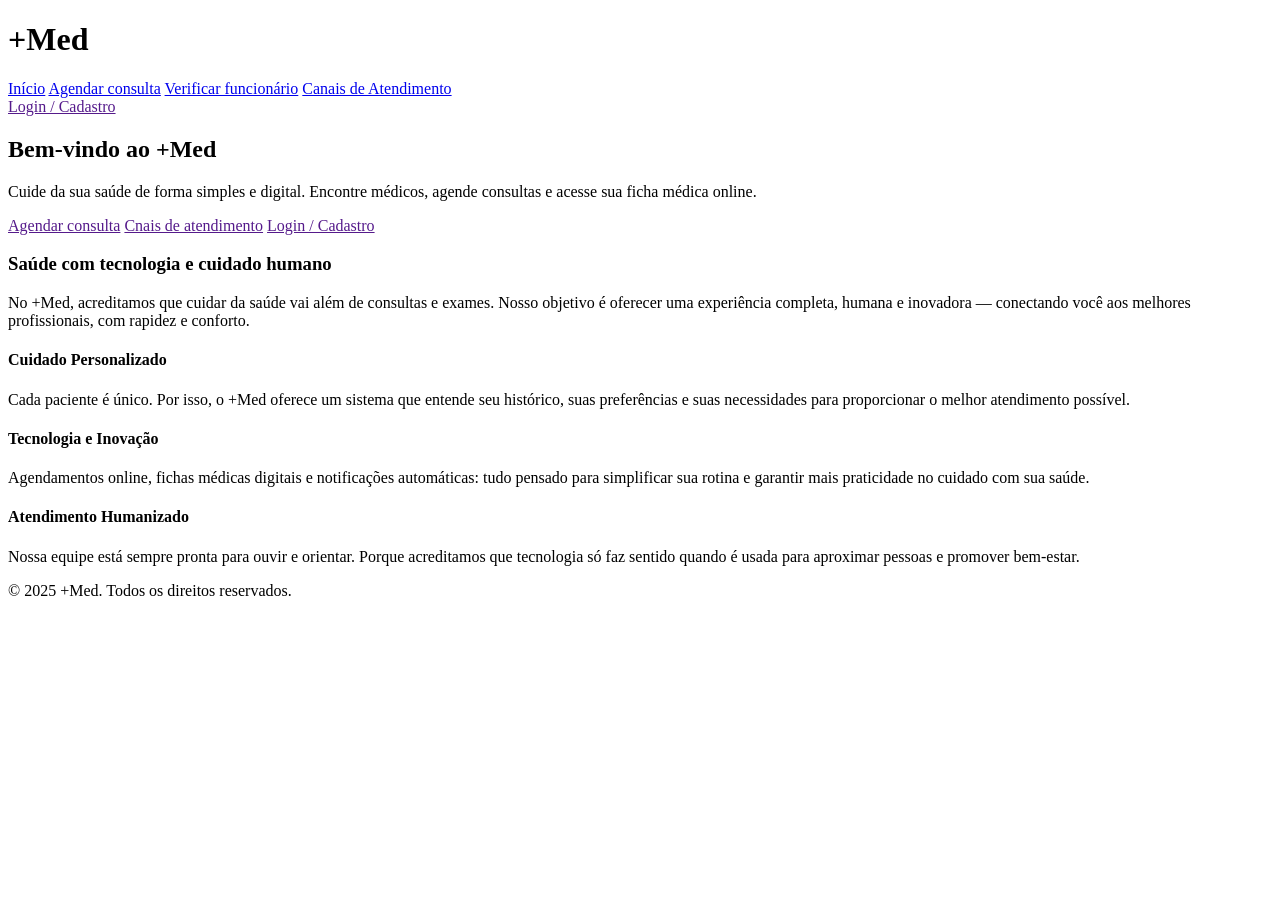
==== index/index.html @ 3b1d2c2a "home" ====
<!DOCTYPE html>
<html lang="pt-BR">
<head>
  <meta charset="UTF-8">
  <meta name="viewport" content="width=device-width, initial-scale=1.0">
  <title>+Med - Cuidando de Você</title>
</head>
<body>
  
  <!-- HEADER -->
  <header>
    <div class="container">
      <h1 class="logo">+Med</h1>

      <nav class="menu">
        <a href="index.html">Início</a>
        <a href="agendar.html">Agendar consulta</a>
        <a href="cadfuncionario.html">Verificar funcionário</a>
        <a href="canais.html">Canais de Atendimento</a>
      </nav>

      <!-- Botão de Login/Cadastro como link -->
      <a href="" class="btn-login">Login / Cadastro</a>
    </div>
  </header>

  <!-- MAIN -->
  <main>
    <h2>Bem-vindo ao +Med</h2>
    <p class="intro">
      Cuide da sua saúde de forma simples e digital. Encontre médicos, agende consultas e acesse sua ficha médica online.
    </p>

    <div class="acoes"> 
      <a href="" class="btn-principal">Agendar consulta</a>
      <a href="" class="btn-principal">Cnais de atendimento</a>
      <a href="" class="btn-principal">Login / Cadastro</a>
    </div>
  </main>

  <!-- SEÇÃO DE MARKETING -->
  <section class="marketing">
    <h3>Saúde com tecnologia e cuidado humano</h3>
    <p class="descricao">
      No +Med, acreditamos que cuidar da saúde vai além de consultas e exames. Nosso objetivo é oferecer uma experiência completa, humana e inovadora — conectando você aos melhores profissionais, com rapidez e conforto.
    </p>

    <div class="cards">
      <div class="card">
        <h4>Cuidado Personalizado</h4>
        <p>
          Cada paciente é único. Por isso, o +Med oferece um sistema que entende seu histórico, suas preferências e suas necessidades para proporcionar o melhor atendimento possível.
        </p>
      </div>

      <div class="card">
        <h4>Tecnologia e Inovação</h4>
        <p>
          Agendamentos online, fichas médicas digitais e notificações automáticas: tudo pensado para simplificar sua rotina e garantir mais praticidade no cuidado com sua saúde.
        </p>
      </div>

      <div class="card">
        <h4>Atendimento Humanizado</h4>
        <p>
          Nossa equipe está sempre pronta para ouvir e orientar. Porque acreditamos que tecnologia só faz sentido quando é usada para aproximar pessoas e promover bem-estar.
        </p>
      </div>
    </div>
  </section>

  <!-- FOOTER -->
  <footer>
    <p>&copy; 2025 +Med. Todos os direitos reservados.</p>
  </footer>

</body>
</html>
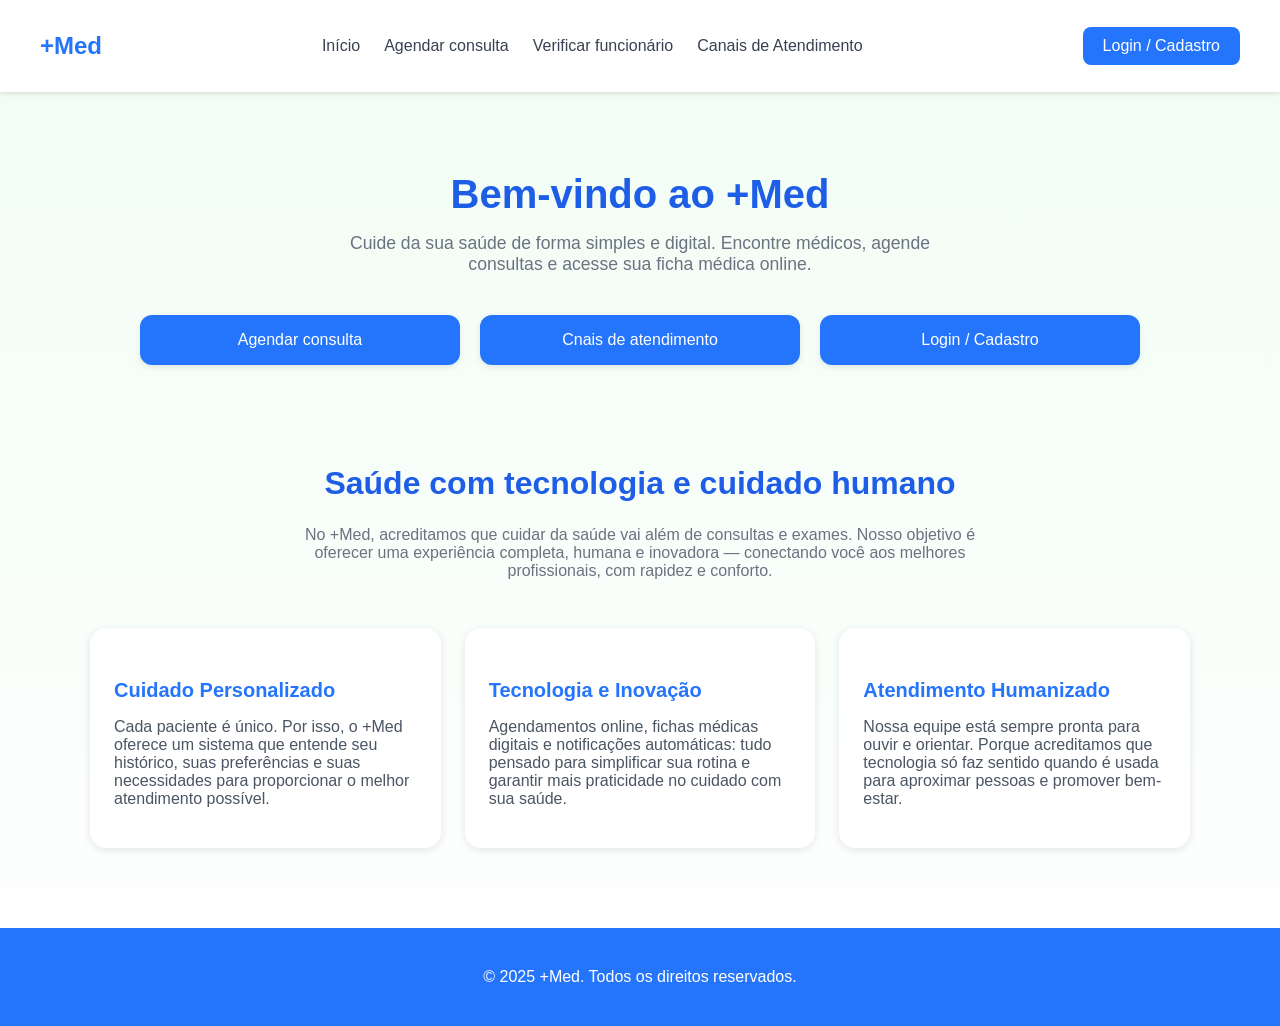
==== commit 4f074b11: "style" ====
--- a/index/index.html
+++ b/index/index.html
@@ -4,6 +4,8 @@
   <meta charset="UTF-8">
   <meta name="viewport" content="width=device-width, initial-scale=1.0">
   <title>+Med - Cuidando de Você</title>
+  <link rel="stylesheet" href="../css/style.css">
+  <link rel="icon" href="https://img.icons8.com/?size=100&id=62852&format=png&color=00897b" />
 </head>
 <body>
   
@@ -20,7 +22,7 @@
       </nav>
 
       <!-- Botão de Login/Cadastro como link -->
-      <a href="" class="btn-login">Login / Cadastro</a>
+      <a href="../index/login.html" class="btn-login">Login / Cadastro</a>
     </div>
   </header>
 
@@ -32,9 +34,9 @@
     </p>
 
     <div class="acoes"> 
-      <a href="" class="btn-principal">Agendar consulta</a>
-      <a href="" class="btn-principal">Cnais de atendimento</a>
-      <a href="" class="btn-principal">Login / Cadastro</a>
+      <a href="../index/agendar.html" class="btn-principal">Agendar consulta</a>
+      <a href="canais.html" class="btn-principal">Cnais de atendimento</a>
+      <a href="../index/login.html" class="btn-principal">Login / Cadastro</a>
     </div>
   </main>
 
--- a/css/style.css
+++ b/css/style.css
@@ -0,0 +1,238 @@
+/* ======= GERAL ======= */
+body {
+  font-family: 'Segoe UI', Arial, sans-serif;
+  background: linear-gradient(to bottom, #f0fdf4, #ffffff);
+  color: #374151;
+  margin: 0;
+  padding: 0;
+  text-align: center;
+}
+
+/* ======= HEADER ======= */
+header {
+  background-color: #ffffff;
+  box-shadow: 0 2px 4px rgba(0,0,0,0.1);
+  position: sticky;
+  top: 0;
+  z-index: 50;
+}
+
+header .container {
+  max-width: 1200px;
+  margin: 0 auto;
+  padding: 16px 24px;
+  display: flex;
+  justify-content: space-between;
+  align-items: center;
+}
+
+.logo {
+  font-size: 1.5rem;
+  font-weight: 700;
+  color: #2575fc; /* azul */
+}
+
+.menu {
+  display: flex;
+  gap: 24px;
+}
+
+.menu a {
+  color: #374151;
+  text-decoration: none;
+  transition: color 0.3s;
+}
+
+.menu a:hover {
+  color: #1e5ee6; /* azul hover */
+}
+
+.btn-login {
+  background-color: #2575fc; /* azul botão */
+  color: #fff;
+  padding: 10px 20px;
+  border-radius: 8px;
+  cursor: pointer;
+  transition: background 0.3s;
+  text-decoration: none;
+  display: inline-block;
+}
+
+.btn-login:hover {
+  background-color: #1e5ee6; /* hover azul escuro */
+}
+
+/* ======= MAIN ======= */
+main {
+  margin-top: 80px;
+  padding: 0 16px;
+}
+
+main h2 {
+  font-size: 2.5rem;
+  color: #1e5ee6; /* azul */
+  margin-bottom: 16px;
+}
+
+.intro {
+  font-size: 1.1rem;
+  color: #6b7280;
+  max-width: 600px;
+  margin: 0 auto 40px;
+}
+
+/* ======= BOTÕES ======= */
+.acoes {
+  display: grid;
+  grid-template-columns: repeat(auto-fit, minmax(220px, 1fr));
+  gap: 20px;
+  max-width: 1000px;
+  margin: 0 auto;
+}
+
+.btn-principal {
+  background-color: #2575fc; /* azul */
+  color: white;
+  border: none;
+  padding: 16px;
+  border-radius: 12px;
+  font-size: 1rem;
+  box-shadow: 0 2px 6px rgba(0,0,0,0.1);
+  text-decoration: none;
+  display: inline-block;
+  transition: all 0.3s;
+}
+
+.btn-principal:hover {
+  background-color: #1e5ee6; /* hover azul escuro */
+}
+
+.btn-secundario {
+  background-color: #ffffff;
+  border: 2px solid #2575fc; /* azul */
+  color: #2575fc; /* azul */
+  padding: 16px;
+  border-radius: 12px;
+  font-size: 1rem;
+  transition: all 0.3s;
+}
+
+.btn-secundario:hover {
+  background-color: #f0fdf4;
+}
+
+/* ======= MARKETING ======= */
+.marketing {
+  max-width: 1100px;
+  margin: 100px auto 0;
+  padding: 0 24px;
+}
+
+.marketing h3 {
+  font-size: 2rem;
+  color: #1e5ee6; /* azul */
+  margin-bottom: 24px;
+  text-align: center;
+}
+
+.marketing .descricao {
+  color: #6b7280;
+  max-width: 700px;
+  margin: 0 auto 48px;
+  text-align: center;
+}
+
+.cards {
+  display: grid;
+  grid-template-columns: repeat(auto-fit, minmax(280px, 1fr));
+  gap: 24px;
+  text-align: left;
+}
+
+.card {
+  background: white;
+  border-radius: 16px;
+  padding: 24px;
+  box-shadow: 0 2px 8px rgba(0,0,0,0.1);
+  transition: box-shadow 0.3s;
+}
+
+.card:hover {
+  box-shadow: 0 4px 16px rgba(0,0,0,0.15);
+}
+
+.card h4 {
+  font-size: 1.25rem;
+  color: #2575fc; /* azul */
+  margin-bottom: 8px;
+}
+
+.card p {
+  color: #4b5563;
+}
+
+/* ======= FOOTER ======= */
+footer {
+  background-color: #2575fc; /* azul */
+  color: white;
+  padding: 24px;
+  margin-top: 80px;
+}
+
+/* ======= RESPONSIVIDADE ======= */
+@media (max-width: 900px) {
+  header .container {
+    flex-wrap: wrap;
+  }
+
+  .menu {
+    flex-direction: column;
+    width: 100%;
+    margin-top: 10px;
+    background-color: #ffffff;
+    padding: 10px 0;
+    border-top: 1px solid #e5e7eb;
+  }
+
+  .menu a {
+    padding: 10px 0;
+    border-bottom: 1px solid #f3f4f6;
+  }
+
+  main h2 {
+    font-size: 2rem;
+  }
+
+  .intro {
+    font-size: 1rem;
+    padding: 0 8px;
+  }
+
+  .acoes {
+    grid-template-columns: 1fr;
+  }
+
+  .marketing {
+    margin-top: 60px;
+  }
+
+  .marketing h3 {
+    font-size: 1.5rem;
+  }
+}
+
+@media (max-width: 500px) {
+  .logo {
+    font-size: 1.2rem;
+  }
+
+  main h2 {
+    font-size: 1.6rem;
+  }
+
+  .btn-principal,
+  .btn-secundario {
+    font-size: 0.95rem;
+    padding: 12px;
+  }
+}
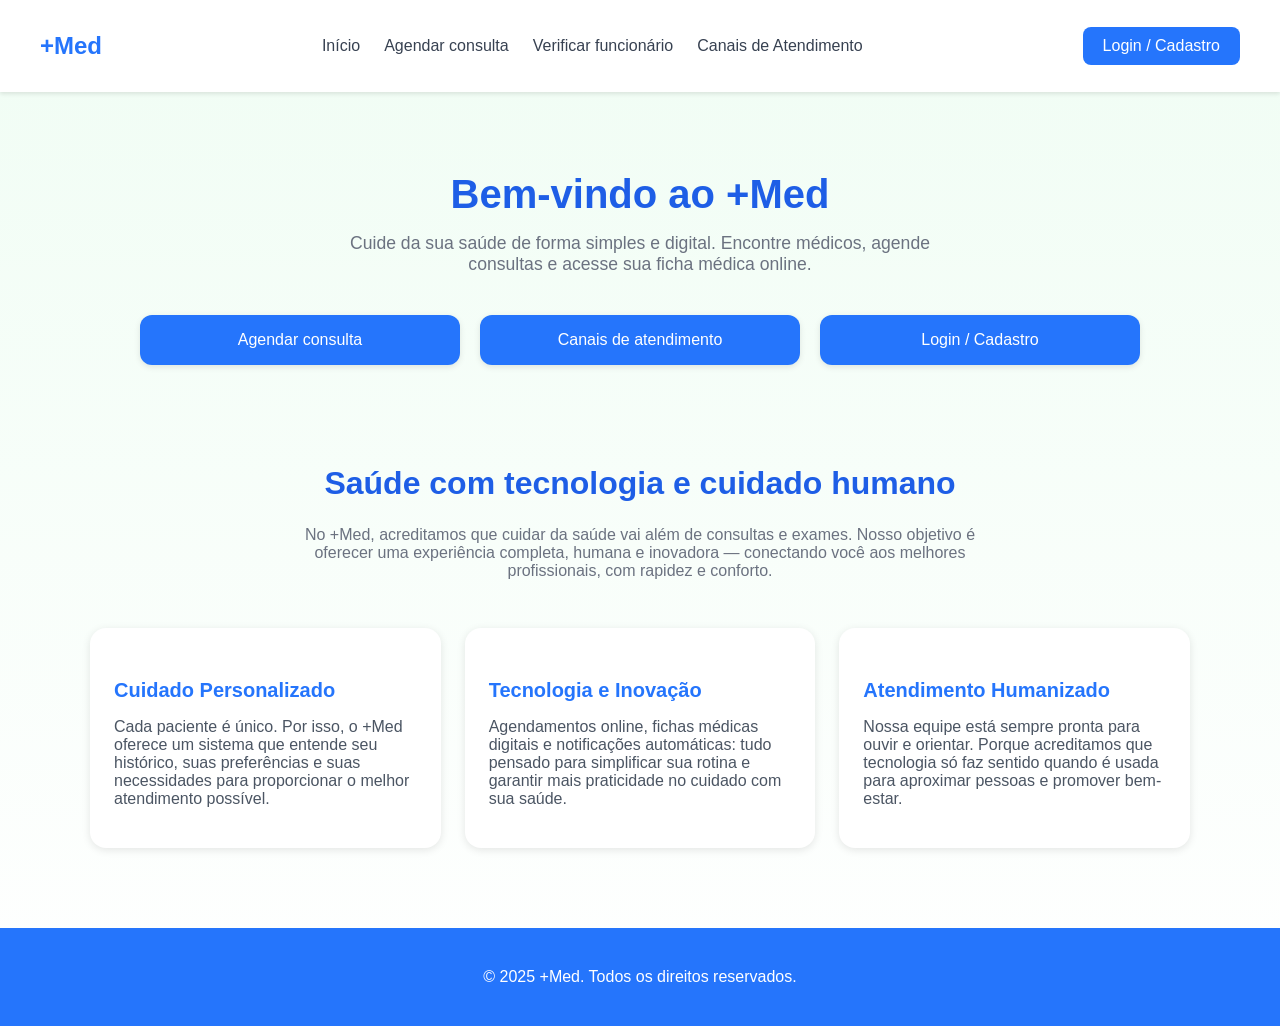
==== commit 7d097055: "feat: adiciona telas de funcionario e atendimento" ====
--- a/index/index.html
+++ b/index/index.html
@@ -1,80 +1,80 @@
-<!DOCTYPE html>
-<html lang="pt-BR">
-<head>
-  <meta charset="UTF-8">
-  <meta name="viewport" content="width=device-width, initial-scale=1.0">
-  <title>+Med - Cuidando de Você</title>
-  <link rel="stylesheet" href="../css/style.css">
-  <link rel="icon" href="https://img.icons8.com/?size=100&id=62852&format=png&color=00897b" />
-</head>
-<body>
-  
-  <!-- HEADER -->
-  <header>
-    <div class="container">
-      <h1 class="logo">+Med</h1>
-
-      <nav class="menu">
-        <a href="index.html">Início</a>
-        <a href="agendar.html">Agendar consulta</a>
-        <a href="cadfuncionario.html">Verificar funcionário</a>
-        <a href="canais.html">Canais de Atendimento</a>
-      </nav>
-
-      <!-- Botão de Login/Cadastro como link -->
-      <a href="../index/login.html" class="btn-login">Login / Cadastro</a>
-    </div>
-  </header>
-
-  <!-- MAIN -->
-  <main>
-    <h2>Bem-vindo ao +Med</h2>
-    <p class="intro">
-      Cuide da sua saúde de forma simples e digital. Encontre médicos, agende consultas e acesse sua ficha médica online.
-    </p>
-
-    <div class="acoes"> 
-      <a href="../index/agendar.html" class="btn-principal">Agendar consulta</a>
-      <a href="canais.html" class="btn-principal">Cnais de atendimento</a>
-      <a href="../index/login.html" class="btn-principal">Login / Cadastro</a>
-    </div>
-  </main>
-
-  <!-- SEÇÃO DE MARKETING -->
-  <section class="marketing">
-    <h3>Saúde com tecnologia e cuidado humano</h3>
-    <p class="descricao">
-      No +Med, acreditamos que cuidar da saúde vai além de consultas e exames. Nosso objetivo é oferecer uma experiência completa, humana e inovadora — conectando você aos melhores profissionais, com rapidez e conforto.
-    </p>
-
-    <div class="cards">
-      <div class="card">
-        <h4>Cuidado Personalizado</h4>
-        <p>
-          Cada paciente é único. Por isso, o +Med oferece um sistema que entende seu histórico, suas preferências e suas necessidades para proporcionar o melhor atendimento possível.
-        </p>
-      </div>
-
-      <div class="card">
-        <h4>Tecnologia e Inovação</h4>
-        <p>
-          Agendamentos online, fichas médicas digitais e notificações automáticas: tudo pensado para simplificar sua rotina e garantir mais praticidade no cuidado com sua saúde.
-        </p>
-      </div>
-
-      <div class="card">
-        <h4>Atendimento Humanizado</h4>
-        <p>
-          Nossa equipe está sempre pronta para ouvir e orientar. Porque acreditamos que tecnologia só faz sentido quando é usada para aproximar pessoas e promover bem-estar.
-        </p>
-      </div>
-    </div>
-  </section>
-
-  <!-- FOOTER -->
-  <footer>
-    <p>&copy; 2025 +Med. Todos os direitos reservados.</p>
-  </footer>
-
-</body>
-</html>
+<!DOCTYPE html>
+<html lang="pt-BR">
+<head>
+  <meta charset="UTF-8">
+  <meta name="viewport" content="width=device-width, initial-scale=1.0">
+  <title>+Med - Cuidando de Você</title>
+  <link rel="stylesheet" href="../css/style.css">
+  <link rel="icon" href="https://img.icons8.com/?size=100&id=62852&format=png&color=00897b" />
+</head>
+<body>
+  
+  <!-- HEADER -->
+  <header>
+    <div class="container">
+      <h1 class="logo">+Med</h1>
+
+      <nav class="menu">
+        <a href="index.html">Início</a>
+        <a href="agendar.html">Agendar consulta</a>
+        <a href="funcionario.html">Verificar funcionário</a>
+        <a href="canais.html">Canais de Atendimento</a>
+      </nav>
+
+      <!-- Botão de Login/Cadastro como link -->
+      <a href="../index/login.html" class="btn-login">Login / Cadastro</a>
+    </div>
+  </header>
+
+  <!-- MAIN -->
+  <main>
+    <h2>Bem-vindo ao +Med</h2>
+    <p class="intro">
+      Cuide da sua saúde de forma simples e digital. Encontre médicos, agende consultas e acesse sua ficha médica online.
+    </p>
+
+    <div class="acoes"> 
+      <a href="../index/agendar.html" class="btn-principal">Agendar consulta</a>
+      <a href="canais.html" class="btn-principal">Canais de atendimento</a>
+      <a href="../index/login.html" class="btn-principal">Login / Cadastro</a>
+    </div>
+  </main>
+
+  <!-- SEÇÃO DE MARKETING -->
+  <section class="marketing">
+    <h3>Saúde com tecnologia e cuidado humano</h3>
+    <p class="descricao">
+      No +Med, acreditamos que cuidar da saúde vai além de consultas e exames. Nosso objetivo é oferecer uma experiência completa, humana e inovadora — conectando você aos melhores profissionais, com rapidez e conforto.
+    </p>
+
+    <div class="cards">
+      <div class="card">
+        <h4>Cuidado Personalizado</h4>
+        <p>
+          Cada paciente é único. Por isso, o +Med oferece um sistema que entende seu histórico, suas preferências e suas necessidades para proporcionar o melhor atendimento possível.
+        </p>
+      </div>
+
+      <div class="card">
+        <h4>Tecnologia e Inovação</h4>
+        <p>
+          Agendamentos online, fichas médicas digitais e notificações automáticas: tudo pensado para simplificar sua rotina e garantir mais praticidade no cuidado com sua saúde.
+        </p>
+      </div>
+
+      <div class="card">
+        <h4>Atendimento Humanizado</h4>
+        <p>
+          Nossa equipe está sempre pronta para ouvir e orientar. Porque acreditamos que tecnologia só faz sentido quando é usada para aproximar pessoas e promover bem-estar.
+        </p>
+      </div>
+    </div>
+  </section>
+
+  <!-- FOOTER -->
+  <footer>
+    <p>&copy; 2025 +Med. Todos os direitos reservados.</p>
+  </footer>
+
+</body>
+</html>
--- a/css/style.css
+++ b/css/style.css
@@ -1,238 +1,238 @@
-/* ======= GERAL ======= */
-body {
-  font-family: 'Segoe UI', Arial, sans-serif;
-  background: linear-gradient(to bottom, #f0fdf4, #ffffff);
-  color: #374151;
-  margin: 0;
-  padding: 0;
-  text-align: center;
-}
-
-/* ======= HEADER ======= */
-header {
-  background-color: #ffffff;
-  box-shadow: 0 2px 4px rgba(0,0,0,0.1);
-  position: sticky;
-  top: 0;
-  z-index: 50;
-}
-
-header .container {
-  max-width: 1200px;
-  margin: 0 auto;
-  padding: 16px 24px;
-  display: flex;
-  justify-content: space-between;
-  align-items: center;
-}
-
-.logo {
-  font-size: 1.5rem;
-  font-weight: 700;
-  color: #2575fc; /* azul */
-}
-
-.menu {
-  display: flex;
-  gap: 24px;
-}
-
-.menu a {
-  color: #374151;
-  text-decoration: none;
-  transition: color 0.3s;
-}
-
-.menu a:hover {
-  color: #1e5ee6; /* azul hover */
-}
-
-.btn-login {
-  background-color: #2575fc; /* azul botão */
-  color: #fff;
-  padding: 10px 20px;
-  border-radius: 8px;
-  cursor: pointer;
-  transition: background 0.3s;
-  text-decoration: none;
-  display: inline-block;
-}
-
-.btn-login:hover {
-  background-color: #1e5ee6; /* hover azul escuro */
-}
-
-/* ======= MAIN ======= */
-main {
-  margin-top: 80px;
-  padding: 0 16px;
-}
-
-main h2 {
-  font-size: 2.5rem;
-  color: #1e5ee6; /* azul */
-  margin-bottom: 16px;
-}
-
-.intro {
-  font-size: 1.1rem;
-  color: #6b7280;
-  max-width: 600px;
-  margin: 0 auto 40px;
-}
-
-/* ======= BOTÕES ======= */
-.acoes {
-  display: grid;
-  grid-template-columns: repeat(auto-fit, minmax(220px, 1fr));
-  gap: 20px;
-  max-width: 1000px;
-  margin: 0 auto;
-}
-
-.btn-principal {
-  background-color: #2575fc; /* azul */
-  color: white;
-  border: none;
-  padding: 16px;
-  border-radius: 12px;
-  font-size: 1rem;
-  box-shadow: 0 2px 6px rgba(0,0,0,0.1);
-  text-decoration: none;
-  display: inline-block;
-  transition: all 0.3s;
-}
-
-.btn-principal:hover {
-  background-color: #1e5ee6; /* hover azul escuro */
-}
-
-.btn-secundario {
-  background-color: #ffffff;
-  border: 2px solid #2575fc; /* azul */
-  color: #2575fc; /* azul */
-  padding: 16px;
-  border-radius: 12px;
-  font-size: 1rem;
-  transition: all 0.3s;
-}
-
-.btn-secundario:hover {
-  background-color: #f0fdf4;
-}
-
-/* ======= MARKETING ======= */
-.marketing {
-  max-width: 1100px;
-  margin: 100px auto 0;
-  padding: 0 24px;
-}
-
-.marketing h3 {
-  font-size: 2rem;
-  color: #1e5ee6; /* azul */
-  margin-bottom: 24px;
-  text-align: center;
-}
-
-.marketing .descricao {
-  color: #6b7280;
-  max-width: 700px;
-  margin: 0 auto 48px;
-  text-align: center;
-}
-
-.cards {
-  display: grid;
-  grid-template-columns: repeat(auto-fit, minmax(280px, 1fr));
-  gap: 24px;
-  text-align: left;
-}
-
-.card {
-  background: white;
-  border-radius: 16px;
-  padding: 24px;
-  box-shadow: 0 2px 8px rgba(0,0,0,0.1);
-  transition: box-shadow 0.3s;
-}
-
-.card:hover {
-  box-shadow: 0 4px 16px rgba(0,0,0,0.15);
-}
-
-.card h4 {
-  font-size: 1.25rem;
-  color: #2575fc; /* azul */
-  margin-bottom: 8px;
-}
-
-.card p {
-  color: #4b5563;
-}
-
-/* ======= FOOTER ======= */
-footer {
-  background-color: #2575fc; /* azul */
-  color: white;
-  padding: 24px;
-  margin-top: 80px;
-}
-
-/* ======= RESPONSIVIDADE ======= */
-@media (max-width: 900px) {
-  header .container {
-    flex-wrap: wrap;
-  }
-
-  .menu {
-    flex-direction: column;
-    width: 100%;
-    margin-top: 10px;
-    background-color: #ffffff;
-    padding: 10px 0;
-    border-top: 1px solid #e5e7eb;
-  }
-
-  .menu a {
-    padding: 10px 0;
-    border-bottom: 1px solid #f3f4f6;
-  }
-
-  main h2 {
-    font-size: 2rem;
-  }
-
-  .intro {
-    font-size: 1rem;
-    padding: 0 8px;
-  }
-
-  .acoes {
-    grid-template-columns: 1fr;
-  }
-
-  .marketing {
-    margin-top: 60px;
-  }
-
-  .marketing h3 {
-    font-size: 1.5rem;
-  }
-}
-
-@media (max-width: 500px) {
-  .logo {
-    font-size: 1.2rem;
-  }
-
-  main h2 {
-    font-size: 1.6rem;
-  }
-
-  .btn-principal,
-  .btn-secundario {
-    font-size: 0.95rem;
-    padding: 12px;
-  }
-}
+/* ======= GERAL ======= */
+body {
+  font-family: 'Segoe UI', Arial, sans-serif;
+  background: linear-gradient(to bottom, #f0fdf4, #ffffff);
+  color: #374151;
+  margin: 0;
+  padding: 0;
+  text-align: center;
+}
+
+/* ======= HEADER ======= */
+header {
+  background-color: #ffffff;
+  box-shadow: 0 2px 4px rgba(0,0,0,0.1);
+  position: sticky;
+  top: 0;
+  z-index: 50;
+}
+
+header .container {
+  max-width: 1200px;
+  margin: 0 auto;
+  padding: 16px 24px;
+  display: flex;
+  justify-content: space-between;
+  align-items: center;
+}
+
+.logo {
+  font-size: 1.5rem;
+  font-weight: 700;
+  color: #2575fc; /* azul */
+}
+
+.menu {
+  display: flex;
+  gap: 24px;
+}
+
+.menu a {
+  color: #374151;
+  text-decoration: none;
+  transition: color 0.3s;
+}
+
+.menu a:hover {
+  color: #1e5ee6; /* azul hover */
+}
+
+.btn-login {
+  background-color: #2575fc; /* azul botão */
+  color: #fff;
+  padding: 10px 20px;
+  border-radius: 8px;
+  cursor: pointer;
+  transition: background 0.3s;
+  text-decoration: none;
+  display: inline-block;
+}
+
+.btn-login:hover {
+  background-color: #1e5ee6; /* hover azul escuro */
+}
+
+/* ======= MAIN ======= */
+main {
+  margin-top: 80px;
+  padding: 0 16px;
+}
+
+main h2 {
+  font-size: 2.5rem;
+  color: #1e5ee6; /* azul */
+  margin-bottom: 16px;
+}
+
+.intro {
+  font-size: 1.1rem;
+  color: #6b7280;
+  max-width: 600px;
+  margin: 0 auto 40px;
+}
+
+/* ======= BOTÕES ======= */
+.acoes {
+  display: grid;
+  grid-template-columns: repeat(auto-fit, minmax(220px, 1fr));
+  gap: 20px;
+  max-width: 1000px;
+  margin: 0 auto;
+}
+
+.btn-principal {
+  background-color: #2575fc; /* azul */
+  color: white;
+  border: none;
+  padding: 16px;
+  border-radius: 12px;
+  font-size: 1rem;
+  box-shadow: 0 2px 6px rgba(0,0,0,0.1);
+  text-decoration: none;
+  display: inline-block;
+  transition: all 0.3s;
+}
+
+.btn-principal:hover {
+  background-color: #1e5ee6; /* hover azul escuro */
+}
+
+.btn-secundario {
+  background-color: #ffffff;
+  border: 2px solid #2575fc; /* azul */
+  color: #2575fc; /* azul */
+  padding: 16px;
+  border-radius: 12px;
+  font-size: 1rem;
+  transition: all 0.3s;
+}
+
+.btn-secundario:hover {
+  background-color: #f0fdf4;
+}
+
+/* ======= MARKETING ======= */
+.marketing {
+  max-width: 1100px;
+  margin: 100px auto 0;
+  padding: 0 24px;
+}
+
+.marketing h3 {
+  font-size: 2rem;
+  color: #1e5ee6; /* azul */
+  margin-bottom: 24px;
+  text-align: center;
+}
+
+.marketing .descricao {
+  color: #6b7280;
+  max-width: 700px;
+  margin: 0 auto 48px;
+  text-align: center;
+}
+
+.cards {
+  display: grid;
+  grid-template-columns: repeat(auto-fit, minmax(280px, 1fr));
+  gap: 24px;
+  text-align: left;
+}
+
+.card {
+  background: white;
+  border-radius: 16px;
+  padding: 24px;
+  box-shadow: 0 2px 8px rgba(0,0,0,0.1);
+  transition: box-shadow 0.3s;
+}
+
+.card:hover {
+  box-shadow: 0 4px 16px rgba(0,0,0,0.15);
+}
+
+.card h4 {
+  font-size: 1.25rem;
+  color: #2575fc; /* azul */
+  margin-bottom: 8px;
+}
+
+.card p {
+  color: #4b5563;
+}
+
+/* ======= FOOTER ======= */
+footer {
+  background-color: #2575fc; /* azul */
+  color: white;
+  padding: 24px;
+  margin-top: 80px;
+}
+
+/* ======= RESPONSIVIDADE ======= */
+@media (max-width: 900px) {
+  header .container {
+    flex-wrap: wrap;
+  }
+
+  .menu {
+    flex-direction: column;
+    width: 100%;
+    margin-top: 10px;
+    background-color: #ffffff;
+    padding: 10px 0;
+    border-top: 1px solid #e5e7eb;
+  }
+
+  .menu a {
+    padding: 10px 0;
+    border-bottom: 1px solid #f3f4f6;
+  }
+
+  main h2 {
+    font-size: 2rem;
+  }
+
+  .intro {
+    font-size: 1rem;
+    padding: 0 8px;
+  }
+
+  .acoes {
+    grid-template-columns: 1fr;
+  }
+
+  .marketing {
+    margin-top: 60px;
+  }
+
+  .marketing h3 {
+    font-size: 1.5rem;
+  }
+}
+
+@media (max-width: 500px) {
+  .logo {
+    font-size: 1.2rem;
+  }
+
+  main h2 {
+    font-size: 1.6rem;
+  }
+
+  .btn-principal,
+  .btn-secundario {
+    font-size: 0.95rem;
+    padding: 12px;
+  }
+}
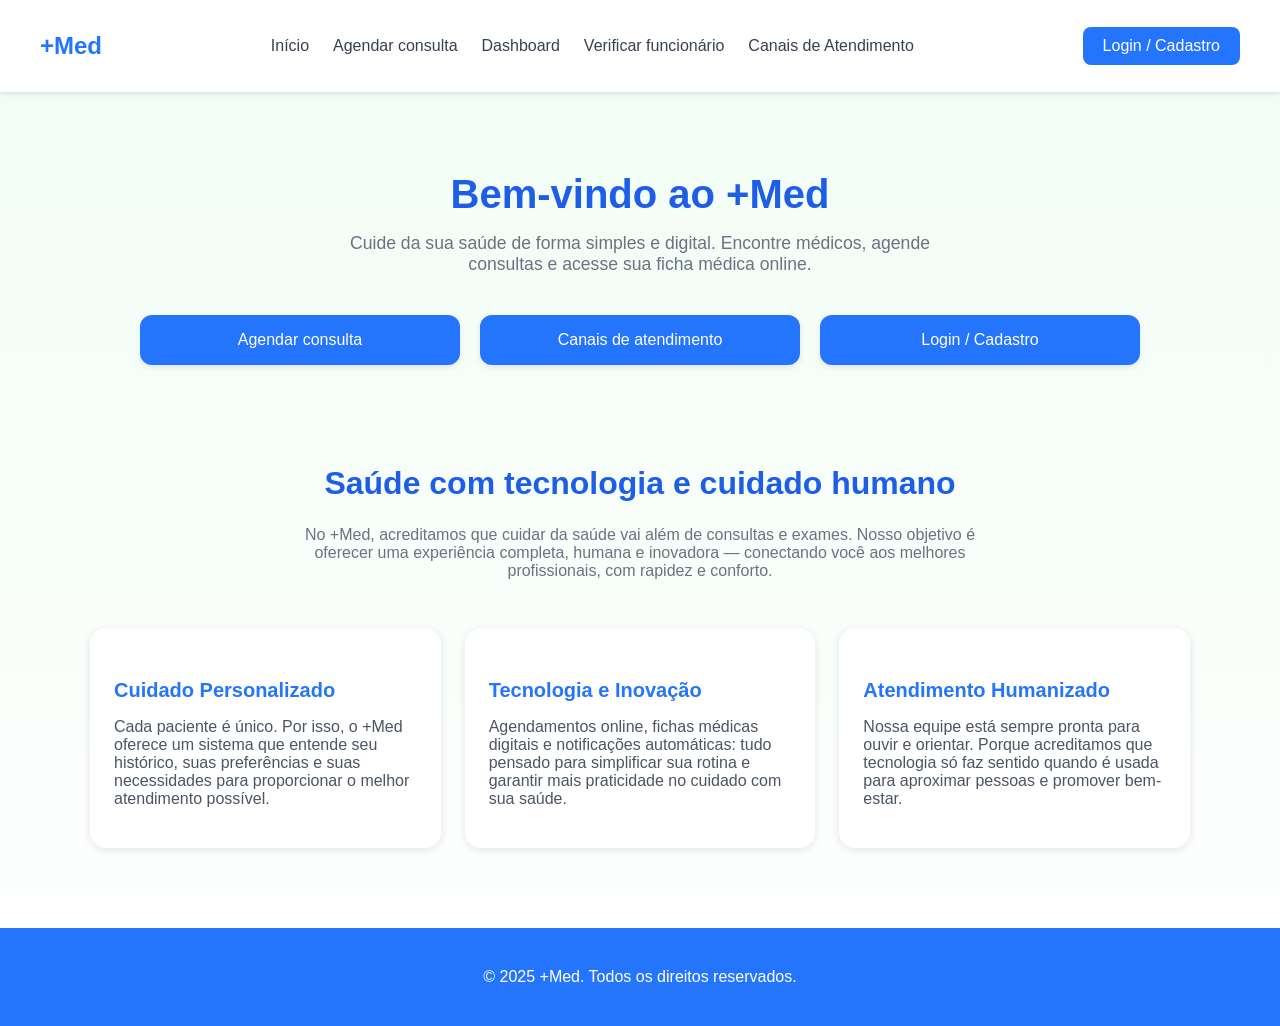
==== commit 459fe6d7: "style: melhora do menu de navegação" ====
--- a/index/index.html
+++ b/index/index.html
@@ -17,7 +17,8 @@
       <nav class="menu">
         <a href="index.html">Início</a>
         <a href="agendar.html">Agendar consulta</a>
-        <a href="funcionario.html">Verificar funcionário</a>
+        <a href="dashboard.html">Dashboard</a>
+        <a href="cadfuncionario.html">Verificar funcionário</a>
         <a href="canais.html">Canais de Atendimento</a>
       </nav>
 
